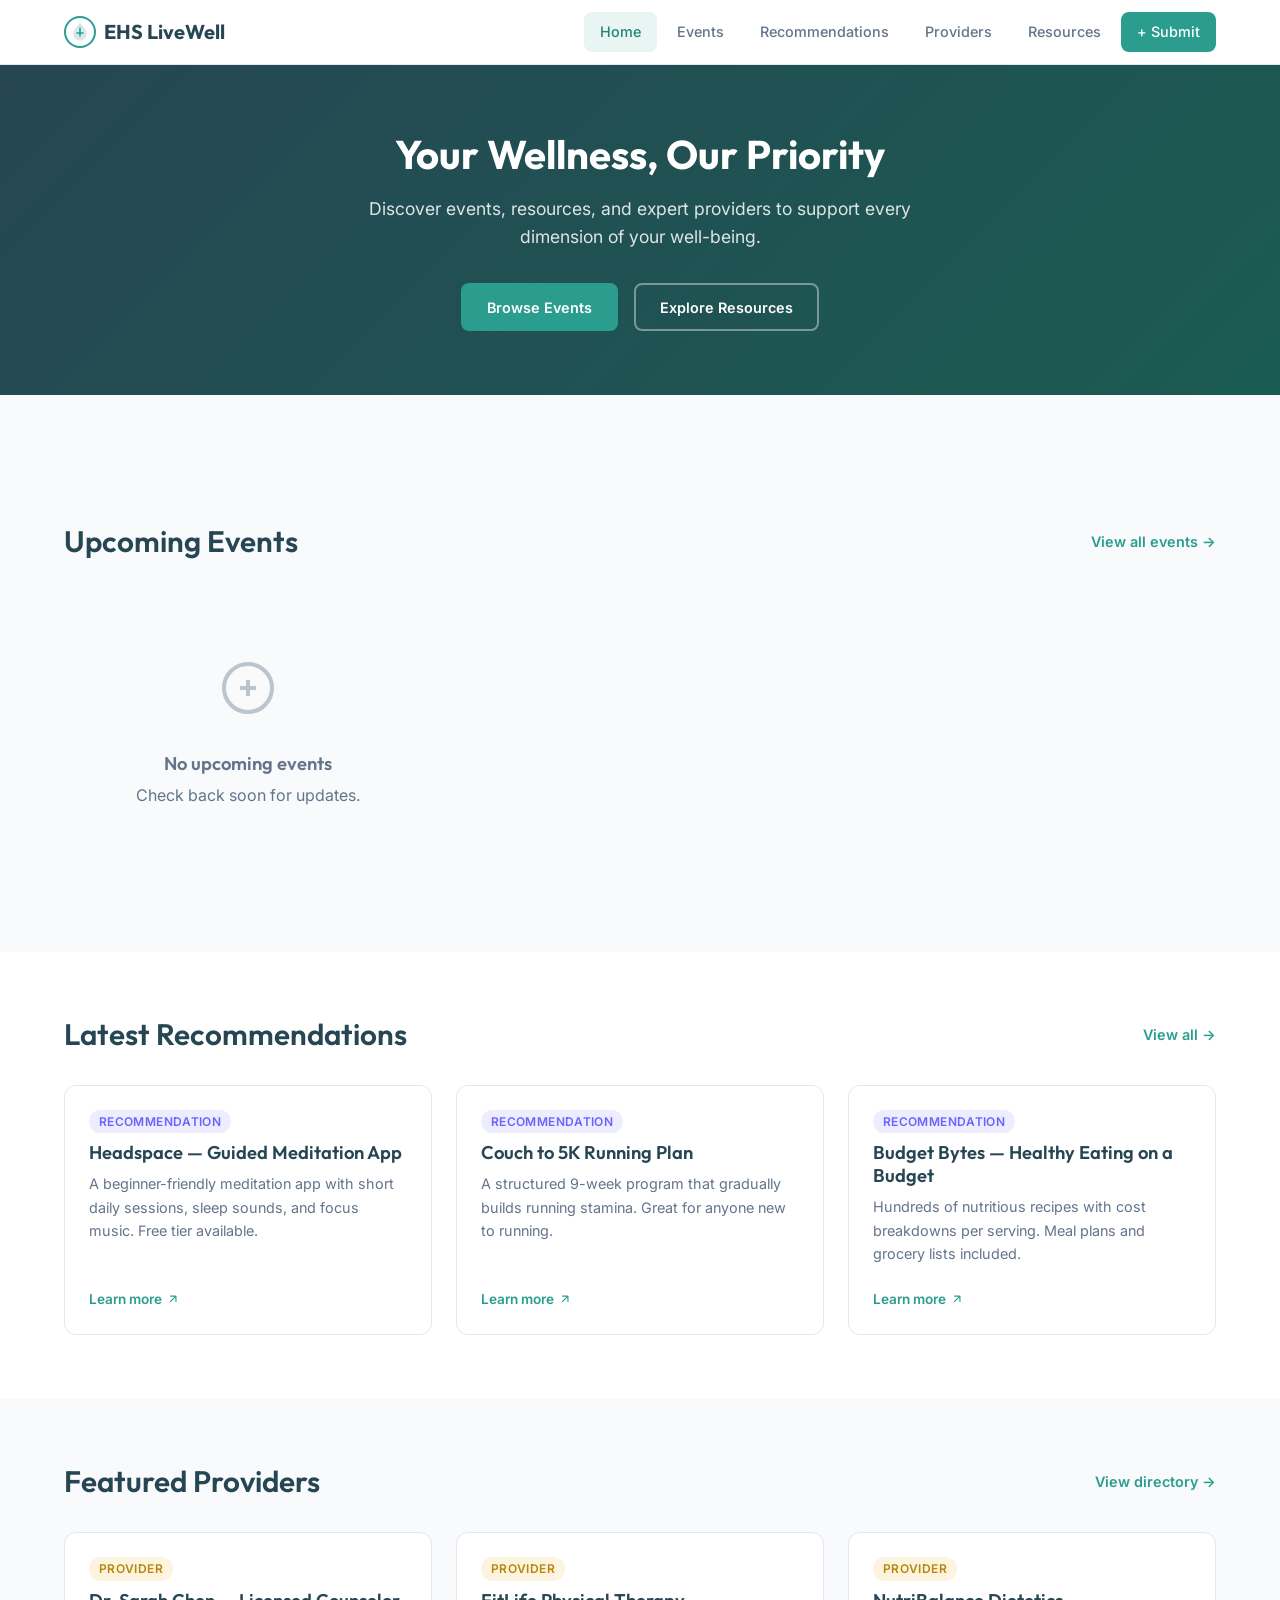
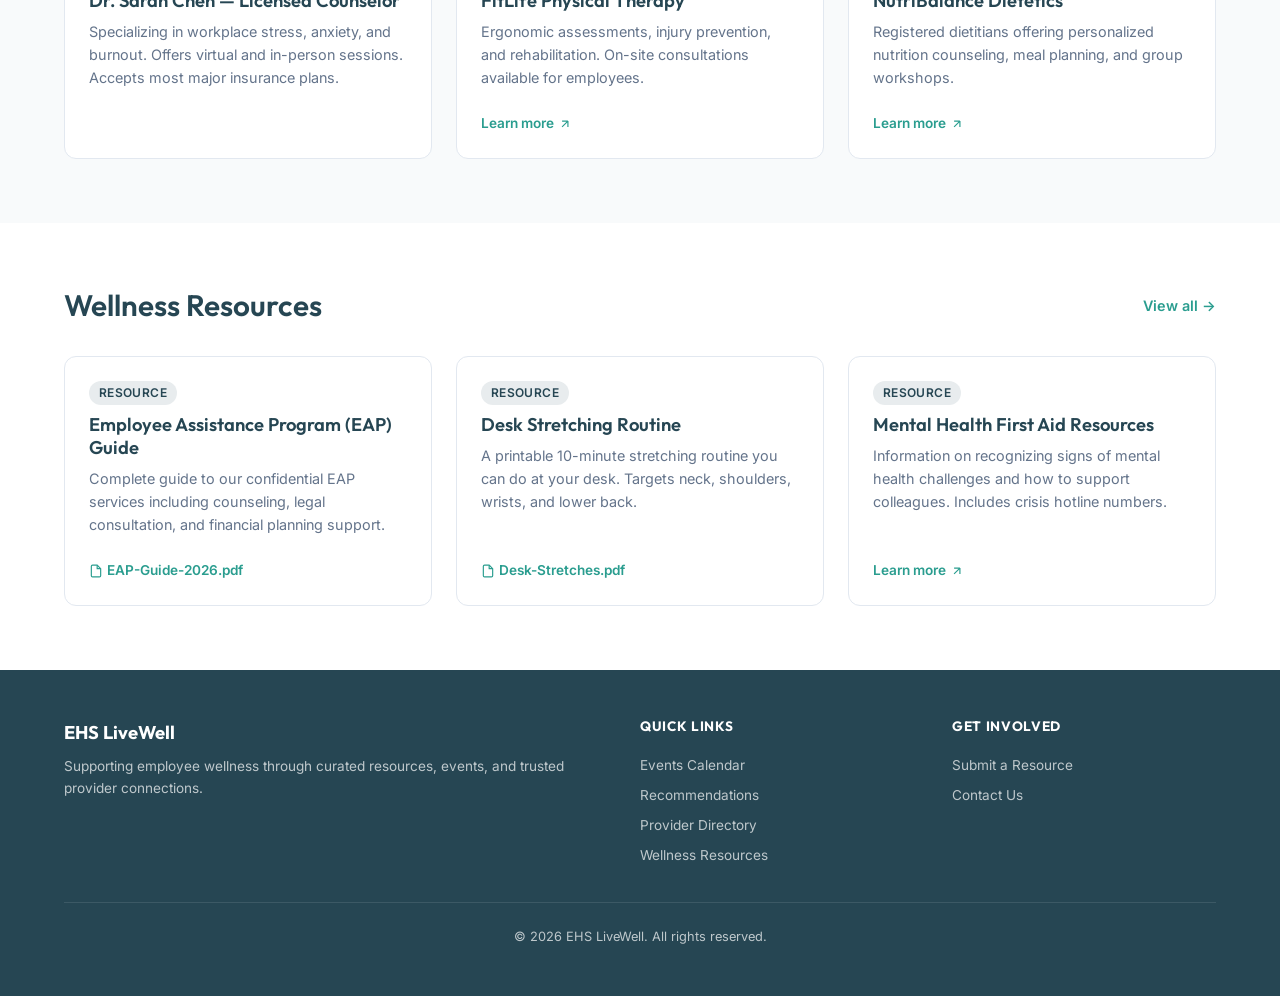
==== index.html @ 41d6e075 "Initial commit: EHS LiveWell wellness platform Complete static site, Apps Script backend with email-" ====
<!DOCTYPE html>
<html lang="en">
<head>
  <meta charset="UTF-8">
  <meta name="viewport" content="width=device-width, initial-scale=1.0">
  <title>EHS LiveWell — Wellness Resources</title>
  <meta name="description" content="Your organization's wellness resource hub. Events, recommendations, providers, and resources to support your well-being.">
  <link rel="preconnect" href="https://fonts.googleapis.com">
  <link href="https://fonts.googleapis.com/css2?family=Inter:wght@400;500;600;700&family=Outfit:wght@600;700&display=swap" rel="stylesheet">
  <link rel="stylesheet" href="css/style.css">
</head>
<body>

  <!-- Header -->
  <header class="site-header">
    <nav class="container nav-wrap">
      <a href="index.html" class="nav-brand">
        <svg viewBox="0 0 32 32" fill="none">
          <circle cx="16" cy="16" r="15" stroke="#2a9d8f" stroke-width="2"/>
          <path d="M16 8c-2 2-6 6-6 10a6 6 0 0 0 12 0c0-4-4-8-6-10z" fill="#2a9d8f" opacity="0.2" stroke="#2a9d8f" stroke-width="1.5"/>
          <path d="M16 12v8M13 17h6" stroke="#2a9d8f" stroke-width="1.5" stroke-linecap="round"/>
        </svg>
        EHS LiveWell
      </a>
      <button class="nav-toggle" aria-label="Toggle navigation" aria-expanded="false">
        <span></span><span></span><span></span>
      </button>
      <div class="nav-links">
        <a href="index.html">Home</a>
        <a href="events.html">Events</a>
        <a href="recommendations.html">Recommendations</a>
        <a href="providers.html">Providers</a>
        <a href="resources.html">Resources</a>
        <a href="#" class="nav-submit" id="submitLink">+ Submit</a>
      </div>
    </nav>
  </header>

  <!-- Hero -->
  <section class="hero">
    <div class="container">
      <h1>Your Wellness, Our Priority</h1>
      <p>Discover events, resources, and expert providers to support every dimension of your well-being.</p>
      <div class="hero-actions">
        <a href="events.html" class="btn btn-primary">Browse Events</a>
        <a href="resources.html" class="btn btn-outline">Explore Resources</a>
      </div>
    </div>
  </section>

  <main>
    <!-- Announcement Banner -->
    <section class="section" style="padding-bottom: 0;">
      <div class="container">
        <div class="announcement" id="announcementBanner" style="display:none;">
          <span class="announcement-icon">&#128197;</span>
          <div class="announcement-text" id="announcementText"></div>
        </div>
      </div>
    </section>

    <!-- Upcoming Events -->
    <section class="section">
      <div class="container">
        <div class="section-header">
          <h2>Upcoming Events</h2>
          <a href="events.html" class="view-all">View all events &rarr;</a>
        </div>
        <div class="cards-grid" id="homeEvents">
          <div class="loading"><div class="spinner"></div></div>
        </div>
      </div>
    </section>

    <!-- Latest Recommendations -->
    <section class="section" style="background: var(--color-white);">
      <div class="container">
        <div class="section-header">
          <h2>Latest Recommendations</h2>
          <a href="recommendations.html" class="view-all">View all &rarr;</a>
        </div>
        <div class="cards-grid" id="homeRecommendations">
          <div class="loading"><div class="spinner"></div></div>
        </div>
      </div>
    </section>

    <!-- Featured Providers -->
    <section class="section">
      <div class="container">
        <div class="section-header">
          <h2>Featured Providers</h2>
          <a href="providers.html" class="view-all">View directory &rarr;</a>
        </div>
        <div class="cards-grid" id="homeProviders">
          <div class="loading"><div class="spinner"></div></div>
        </div>
      </div>
    </section>

    <!-- Wellness Resources -->
    <section class="section" style="background: var(--color-white);">
      <div class="container">
        <div class="section-header">
          <h2>Wellness Resources</h2>
          <a href="resources.html" class="view-all">View all &rarr;</a>
        </div>
        <div class="cards-grid" id="homeResources">
          <div class="loading"><div class="spinner"></div></div>
        </div>
      </div>
    </section>
  </main>

  <!-- Footer -->
  <footer class="site-footer">
    <div class="container">
      <div class="footer-grid">
        <div>
          <div class="footer-brand">EHS LiveWell</div>
          <p class="footer-desc">Supporting employee wellness through curated resources, events, and trusted provider connections.</p>
        </div>
        <div class="footer-col">
          <h4>Quick Links</h4>
          <a href="events.html">Events Calendar</a>
          <a href="recommendations.html">Recommendations</a>
          <a href="providers.html">Provider Directory</a>
          <a href="resources.html">Wellness Resources</a>
        </div>
        <div class="footer-col">
          <h4>Get Involved</h4>
          <a href="#" id="footerSubmit">Submit a Resource</a>
          <a href="mailto:wellness@ehslivewell.com">Contact Us</a>
        </div>
      </div>
      <div class="footer-bottom">
        &copy; 2026 EHS LiveWell. All rights reserved.
      </div>
    </div>
  </footer>

  <script src="js/main.js"></script>
  <script src="js/home.js"></script>
</body>
</html>
---- css/style.css ----
/* ============================================
   EHS LiveWell — Wellness Resource Platform
   style.css — Main Stylesheet
   ============================================ */

/* ---------- CSS Variables / Design Tokens ---------- */
:root {
  /* Primary palette */
  --color-primary: #2a9d8f;
  --color-primary-dark: #21867a;
  --color-primary-light: #e8f5f3;

  /* Accents */
  --color-accent: #e76f51;
  --color-accent-light: #fbeae5;
  --color-secondary: #264653;

  /* Neutrals */
  --color-bg: #f8fafb;
  --color-white: #ffffff;
  --color-text: #2d3748;
  --color-text-light: #64748b;
  --color-border: #e2e8f0;
  --color-border-light: #f1f5f9;

  /* Calendar category colors */
  --cat-physical: #2a9d8f;
  --cat-mental: #6c63ff;
  --cat-nutrition: #e9a820;
  --cat-social: #e76f51;
  --cat-professional: #264653;

  /* Typography */
  --font-sans: 'Inter', -apple-system, BlinkMacSystemFont, 'Segoe UI', Roboto, sans-serif;
  --font-display: 'Outfit', var(--font-sans);

  /* Spacing */
  --space-xs: 0.25rem;
  --space-sm: 0.5rem;
  --space-md: 1rem;
  --space-lg: 1.5rem;
  --space-xl: 2rem;
  --space-2xl: 3rem;
  --space-3xl: 4rem;

  /* Sizing */
  --max-width: 1200px;
  --radius: 12px;
  --radius-sm: 8px;
  --shadow: 0 1px 3px rgba(0,0,0,0.08), 0 1px 2px rgba(0,0,0,0.06);
  --shadow-md: 0 4px 12px rgba(0,0,0,0.08);
  --shadow-lg: 0 10px 30px rgba(0,0,0,0.1);
  --transition: 0.2s ease;
}

/* ---------- Reset / Base ---------- */
*, *::before, *::after { box-sizing: border-box; margin: 0; padding: 0; }

html { scroll-behavior: smooth; -webkit-text-size-adjust: 100%; }

body {
  font-family: var(--font-sans);
  color: var(--color-text);
  background: var(--color-bg);
  line-height: 1.6;
  min-height: 100vh;
  display: flex;
  flex-direction: column;
}

img { max-width: 100%; display: block; }
a { color: var(--color-primary); text-decoration: none; transition: color var(--transition); }
a:hover { color: var(--color-primary-dark); }
ul { list-style: none; }

/* ---------- Typography ---------- */
h1, h2, h3, h4 { font-family: var(--font-display); line-height: 1.25; color: var(--color-secondary); }
h1 { font-size: clamp(1.75rem, 4vw, 2.5rem); font-weight: 700; }
h2 { font-size: clamp(1.35rem, 3vw, 1.85rem); font-weight: 600; }
h3 { font-size: 1.15rem; font-weight: 600; }
p { margin-bottom: var(--space-md); }

/* ---------- Utility ---------- */
.container { width: 100%; max-width: var(--max-width); margin: 0 auto; padding: 0 var(--space-lg); }
.sr-only { position: absolute; width: 1px; height: 1px; overflow: hidden; clip: rect(0,0,0,0); white-space: nowrap; border: 0; }
.text-center { text-align: center; }

/* ---------- Header / Navigation ---------- */
.site-header {
  background: var(--color-white);
  border-bottom: 1px solid var(--color-border);
  position: sticky;
  top: 0;
  z-index: 100;
}

.nav-wrap {
  display: flex;
  align-items: center;
  justify-content: space-between;
  height: 64px;
}

.nav-brand {
  display: flex;
  align-items: center;
  gap: var(--space-sm);
  font-family: var(--font-display);
  font-weight: 700;
  font-size: 1.25rem;
  color: var(--color-secondary);
}

.nav-brand svg { width: 32px; height: 32px; }

.nav-links {
  display: flex;
  align-items: center;
  gap: var(--space-xs);
}

.nav-links a {
  padding: var(--space-sm) var(--space-md);
  border-radius: var(--radius-sm);
  font-size: 0.9rem;
  font-weight: 500;
  color: var(--color-text-light);
  transition: background var(--transition), color var(--transition);
}

.nav-links a:hover,
.nav-links a.active {
  background: var(--color-primary-light);
  color: var(--color-primary-dark);
}

.nav-toggle {
  display: none;
  background: none;
  border: none;
  cursor: pointer;
  padding: var(--space-sm);
}

.nav-toggle span {
  display: block;
  width: 22px;
  height: 2px;
  background: var(--color-text);
  margin: 5px 0;
  border-radius: 2px;
  transition: var(--transition);
}

/* Submit button in nav */
.nav-submit {
  display: inline-flex;
  align-items: center;
  gap: var(--space-xs);
  padding: var(--space-sm) var(--space-md);
  background: var(--color-primary);
  color: var(--color-white) !important;
  border-radius: var(--radius-sm);
  font-weight: 600;
  font-size: 0.85rem;
  transition: background var(--transition);
}

.nav-submit:hover { background: var(--color-primary-dark); color: var(--color-white) !important; }

/* Mobile nav */
@media (max-width: 768px) {
  .nav-toggle { display: block; }

  .nav-links {
    display: none;
    flex-direction: column;
    position: absolute;
    top: 64px;
    left: 0;
    right: 0;
    background: var(--color-white);
    border-bottom: 1px solid var(--color-border);
    padding: var(--space-md);
    box-shadow: var(--shadow-md);
  }

  .nav-links.open { display: flex; }

  .nav-links a { width: 100%; padding: var(--space-md); }
}

/* ---------- Hero Section ---------- */
.hero {
  background: linear-gradient(135deg, var(--color-secondary) 0%, #1a5c52 100%);
  color: var(--color-white);
  padding: var(--space-3xl) 0;
  text-align: center;
}

.hero h1 { color: var(--color-white); margin-bottom: var(--space-md); }
.hero p { color: rgba(255,255,255,0.85); font-size: 1.1rem; max-width: 600px; margin: 0 auto var(--space-xl); }

.hero-actions {
  display: flex;
  gap: var(--space-md);
  justify-content: center;
  flex-wrap: wrap;
}

/* ---------- Buttons ---------- */
.btn {
  display: inline-flex;
  align-items: center;
  gap: var(--space-sm);
  padding: 0.65rem 1.5rem;
  border-radius: var(--radius-sm);
  font-weight: 600;
  font-size: 0.9rem;
  border: 2px solid transparent;
  cursor: pointer;
  transition: all var(--transition);
}

.btn-primary { background: var(--color-primary); color: var(--color-white); }
.btn-primary:hover { background: var(--color-primary-dark); color: var(--color-white); }

.btn-outline { background: transparent; border-color: rgba(255,255,255,0.4); color: var(--color-white); }
.btn-outline:hover { background: rgba(255,255,255,0.1); border-color: rgba(255,255,255,0.7); color: var(--color-white); }

.btn-secondary { background: var(--color-white); color: var(--color-primary); border-color: var(--color-border); }
.btn-secondary:hover { border-color: var(--color-primary); }

/* ---------- Announcement Banner ---------- */
.announcement {
  background: var(--color-accent-light);
  border-left: 4px solid var(--color-accent);
  padding: var(--space-md) var(--space-lg);
  margin-bottom: var(--space-xl);
  border-radius: 0 var(--radius-sm) var(--radius-sm) 0;
  display: flex;
  align-items: center;
  gap: var(--space-md);
}

.announcement-icon { font-size: 1.4rem; flex-shrink: 0; }
.announcement-text { flex: 1; }
.announcement-text strong { color: var(--color-accent); }

/* ---------- Section ---------- */
.section {
  padding: var(--space-3xl) 0;
}

.section-header {
  display: flex;
  align-items: center;
  justify-content: space-between;
  margin-bottom: var(--space-xl);
  flex-wrap: wrap;
  gap: var(--space-md);
}

.section-header h2 { margin: 0; }

.view-all {
  font-weight: 600;
  font-size: 0.9rem;
  display: inline-flex;
  align-items: center;
  gap: var(--space-xs);
}

/* ---------- Page Header ---------- */
.page-header {
  background: var(--color-white);
  border-bottom: 1px solid var(--color-border);
  padding: var(--space-2xl) 0;
  text-align: center;
}

.page-header p {
  color: var(--color-text-light);
  max-width: 560px;
  margin: var(--space-sm) auto 0;
}

/* ---------- Filters / Search ---------- */
.filters {
  display: flex;
  gap: var(--space-md);
  flex-wrap: wrap;
  margin-bottom: var(--space-xl);
  align-items: center;
}

.search-box {
  flex: 1;
  min-width: 220px;
  position: relative;
}

.search-box input {
  width: 100%;
  padding: 0.6rem 1rem 0.6rem 2.5rem;
  border: 1px solid var(--color-border);
  border-radius: var(--radius-sm);
  font-size: 0.9rem;
  background: var(--color-white);
  transition: border-color var(--transition);
}

.search-box input:focus { outline: none; border-color: var(--color-primary); }

.search-box svg {
  position: absolute;
  left: 0.75rem;
  top: 50%;
  transform: translateY(-50%);
  width: 18px;
  height: 18px;
  color: var(--color-text-light);
}

.filter-btn {
  padding: var(--space-sm) var(--space-md);
  border: 1px solid var(--color-border);
  border-radius: var(--radius-sm);
  background: var(--color-white);
  font-size: 0.85rem;
  font-weight: 500;
  cursor: pointer;
  transition: all var(--transition);
  color: var(--color-text-light);
}

.filter-btn:hover, .filter-btn.active {
  background: var(--color-primary);
  color: var(--color-white);
  border-color: var(--color-primary);
}

/* ---------- Cards Grid ---------- */
.cards-grid {
  display: grid;
  grid-template-columns: repeat(auto-fill, minmax(320px, 1fr));
  gap: var(--space-lg);
}

.card {
  background: var(--color-white);
  border: 1px solid var(--color-border);
  border-radius: var(--radius);
  padding: var(--space-lg);
  transition: box-shadow var(--transition), transform var(--transition);
  display: flex;
  flex-direction: column;
}

.card:hover { box-shadow: var(--shadow-md); transform: translateY(-2px); }

.card-badge {
  display: inline-block;
  padding: 2px 10px;
  border-radius: 50px;
  font-size: 0.75rem;
  font-weight: 600;
  text-transform: uppercase;
  letter-spacing: 0.03em;
  margin-bottom: var(--space-sm);
  width: fit-content;
}

.badge-physical { background: #e6f5f3; color: var(--cat-physical); }
.badge-mental { background: #eeedff; color: var(--cat-mental); }
.badge-nutrition { background: #fdf4e0; color: var(--cat-nutrition); }
.badge-social { background: #fbeae5; color: var(--cat-social); }
.badge-professional { background: #e8ecee; color: var(--cat-professional); }
.badge-event { background: var(--color-primary-light); color: var(--color-primary); }
.badge-recommendation { background: #eeedff; color: #6c63ff; }
.badge-provider { background: #fdf4e0; color: #b8860b; }
.badge-resource { background: #e8ecee; color: var(--color-secondary); }

.card h3 { margin-bottom: var(--space-sm); }

.card-desc {
  color: var(--color-text-light);
  font-size: 0.9rem;
  flex: 1;
  margin-bottom: var(--space-md);
}

.card-meta {
  display: flex;
  align-items: center;
  gap: var(--space-md);
  font-size: 0.8rem;
  color: var(--color-text-light);
  padding-top: var(--space-md);
  border-top: 1px solid var(--color-border-light);
}

.card-meta svg { width: 14px; height: 14px; flex-shrink: 0; }

.card-link {
  display: inline-flex;
  align-items: center;
  gap: var(--space-xs);
  font-weight: 600;
  font-size: 0.85rem;
  margin-top: var(--space-sm);
}

/* ---------- Events Calendar ---------- */
.calendar-controls {
  display: flex;
  align-items: center;
  justify-content: space-between;
  margin-bottom: var(--space-lg);
  flex-wrap: wrap;
  gap: var(--space-md);
}

.calendar-nav {
  display: flex;
  align-items: center;
  gap: var(--space-md);
}

.calendar-nav button {
  background: var(--color-white);
  border: 1px solid var(--color-border);
  border-radius: var(--radius-sm);
  padding: var(--space-sm) var(--space-md);
  cursor: pointer;
  font-weight: 500;
  transition: all var(--transition);
}

.calendar-nav button:hover { border-color: var(--color-primary); color: var(--color-primary); }

.calendar-nav h3 { min-width: 180px; text-align: center; }

.view-toggle {
  display: flex;
  border: 1px solid var(--color-border);
  border-radius: var(--radius-sm);
  overflow: hidden;
}

.view-toggle button {
  padding: var(--space-sm) var(--space-md);
  border: none;
  background: var(--color-white);
  font-size: 0.85rem;
  font-weight: 500;
  cursor: pointer;
  transition: all var(--transition);
}

.view-toggle button.active {
  background: var(--color-primary);
  color: var(--color-white);
}

.calendar-grid {
  display: grid;
  grid-template-columns: repeat(7, 1fr);
  gap: 1px;
  background: var(--color-border);
  border: 1px solid var(--color-border);
  border-radius: var(--radius);
  overflow: hidden;
}

.calendar-day-header {
  background: var(--color-white);
  padding: var(--space-sm);
  text-align: center;
  font-weight: 600;
  font-size: 0.8rem;
  color: var(--color-text-light);
  text-transform: uppercase;
}

.calendar-day {
  background: var(--color-white);
  min-height: 100px;
  padding: var(--space-sm);
  position: relative;
}

.calendar-day.other-month { background: var(--color-bg); }
.calendar-day.today { background: var(--color-primary-light); }

.calendar-day-num {
  font-size: 0.8rem;
  font-weight: 600;
  color: var(--color-text-light);
  margin-bottom: var(--space-xs);
}

.calendar-event {
  padding: 2px 6px;
  border-radius: 4px;
  font-size: 0.7rem;
  font-weight: 500;
  margin-bottom: 2px;
  cursor: pointer;
  white-space: nowrap;
  overflow: hidden;
  text-overflow: ellipsis;
  color: var(--color-white);
}

.calendar-event.cat-physical { background: var(--cat-physical); }
.calendar-event.cat-mental { background: var(--cat-mental); }
.calendar-event.cat-nutrition { background: var(--cat-nutrition); }
.calendar-event.cat-social { background: var(--cat-social); }
.calendar-event.cat-professional { background: var(--cat-professional); }

/* Category legend */
.category-legend {
  display: flex;
  gap: var(--space-lg);
  flex-wrap: wrap;
  margin-bottom: var(--space-xl);
}

.legend-item {
  display: flex;
  align-items: center;
  gap: var(--space-sm);
  font-size: 0.85rem;
  color: var(--color-text-light);
}

.legend-dot {
  width: 12px;
  height: 12px;
  border-radius: 50%;
  flex-shrink: 0;
}

/* Event list view */
.events-list { display: flex; flex-direction: column; gap: var(--space-md); }

.event-row {
  display: flex;
  gap: var(--space-lg);
  background: var(--color-white);
  border: 1px solid var(--color-border);
  border-radius: var(--radius);
  padding: var(--space-lg);
  align-items: flex-start;
  transition: box-shadow var(--transition);
}

.event-row:hover { box-shadow: var(--shadow-md); }

.event-date-badge {
  flex-shrink: 0;
  text-align: center;
  background: var(--color-primary-light);
  border-radius: var(--radius-sm);
  padding: var(--space-sm) var(--space-md);
  min-width: 60px;
}

.event-date-badge .month { font-size: 0.7rem; font-weight: 700; text-transform: uppercase; color: var(--color-primary); }
.event-date-badge .day { font-size: 1.4rem; font-weight: 700; color: var(--color-secondary); line-height: 1; }

.event-details { flex: 1; }
.event-details h3 { margin-bottom: var(--space-xs); }
.event-time { font-size: 0.85rem; color: var(--color-text-light); margin-bottom: var(--space-sm); }

.event-category-dot {
  display: inline-block;
  width: 8px;
  height: 8px;
  border-radius: 50%;
  margin-right: var(--space-xs);
}

/* ---------- Provider Directory ---------- */
.provider-card .card-specialties {
  display: flex;
  flex-wrap: wrap;
  gap: var(--space-xs);
  margin-bottom: var(--space-md);
}

.specialty-tag {
  padding: 2px 8px;
  background: var(--color-primary-light);
  color: var(--color-primary-dark);
  border-radius: 50px;
  font-size: 0.75rem;
  font-weight: 500;
}

/* ---------- Empty State ---------- */
.empty-state {
  text-align: center;
  padding: var(--space-3xl) var(--space-xl);
  color: var(--color-text-light);
}

.empty-state svg { width: 64px; height: 64px; margin: 0 auto var(--space-lg); opacity: 0.4; }
.empty-state h3 { margin-bottom: var(--space-sm); color: var(--color-text-light); }

/* ---------- Footer ---------- */
.site-footer {
  margin-top: auto;
  background: var(--color-secondary);
  color: rgba(255,255,255,0.7);
  padding: var(--space-2xl) 0;
}

.footer-grid {
  display: grid;
  grid-template-columns: 2fr 1fr 1fr;
  gap: var(--space-2xl);
}

.footer-brand { font-family: var(--font-display); font-weight: 700; font-size: 1.15rem; color: var(--color-white); margin-bottom: var(--space-sm); }
.footer-desc { font-size: 0.85rem; line-height: 1.6; }

.footer-col h4 { color: var(--color-white); font-size: 0.85rem; text-transform: uppercase; letter-spacing: 0.05em; margin-bottom: var(--space-md); }
.footer-col a { display: block; color: rgba(255,255,255,0.7); font-size: 0.85rem; padding: var(--space-xs) 0; transition: color var(--transition); }
.footer-col a:hover { color: var(--color-white); }

.footer-bottom {
  border-top: 1px solid rgba(255,255,255,0.1);
  margin-top: var(--space-xl);
  padding-top: var(--space-lg);
  font-size: 0.8rem;
  text-align: center;
}

@media (max-width: 768px) {
  .footer-grid { grid-template-columns: 1fr; gap: var(--space-xl); }
}

/* ---------- Loading Spinner ---------- */
.loading {
  display: flex;
  justify-content: center;
  padding: var(--space-2xl);
}

.spinner {
  width: 36px;
  height: 36px;
  border: 3px solid var(--color-border);
  border-top-color: var(--color-primary);
  border-radius: 50%;
  animation: spin 0.8s linear infinite;
}

@keyframes spin { to { transform: rotate(360deg); } }

/* ---------- Modal / Event Popup ---------- */
.modal-overlay {
  position: fixed;
  inset: 0;
  background: rgba(0,0,0,0.4);
  z-index: 200;
  display: flex;
  align-items: center;
  justify-content: center;
  opacity: 0;
  pointer-events: none;
  transition: opacity var(--transition);
}

.modal-overlay.open { opacity: 1; pointer-events: auto; }

.modal {
  background: var(--color-white);
  border-radius: var(--radius);
  padding: var(--space-xl);
  max-width: 500px;
  width: 90%;
  box-shadow: var(--shadow-lg);
  position: relative;
}

.modal-close {
  position: absolute;
  top: var(--space-md);
  right: var(--space-md);
  background: none;
  border: none;
  font-size: 1.25rem;
  cursor: pointer;
  color: var(--color-text-light);
  line-height: 1;
}

/* ---------- Responsive ---------- */
@media (max-width: 640px) {
  .cards-grid { grid-template-columns: 1fr; }
  .hero { padding: var(--space-2xl) 0; }
  .calendar-day { min-height: 60px; }
  .event-row { flex-direction: column; }
}
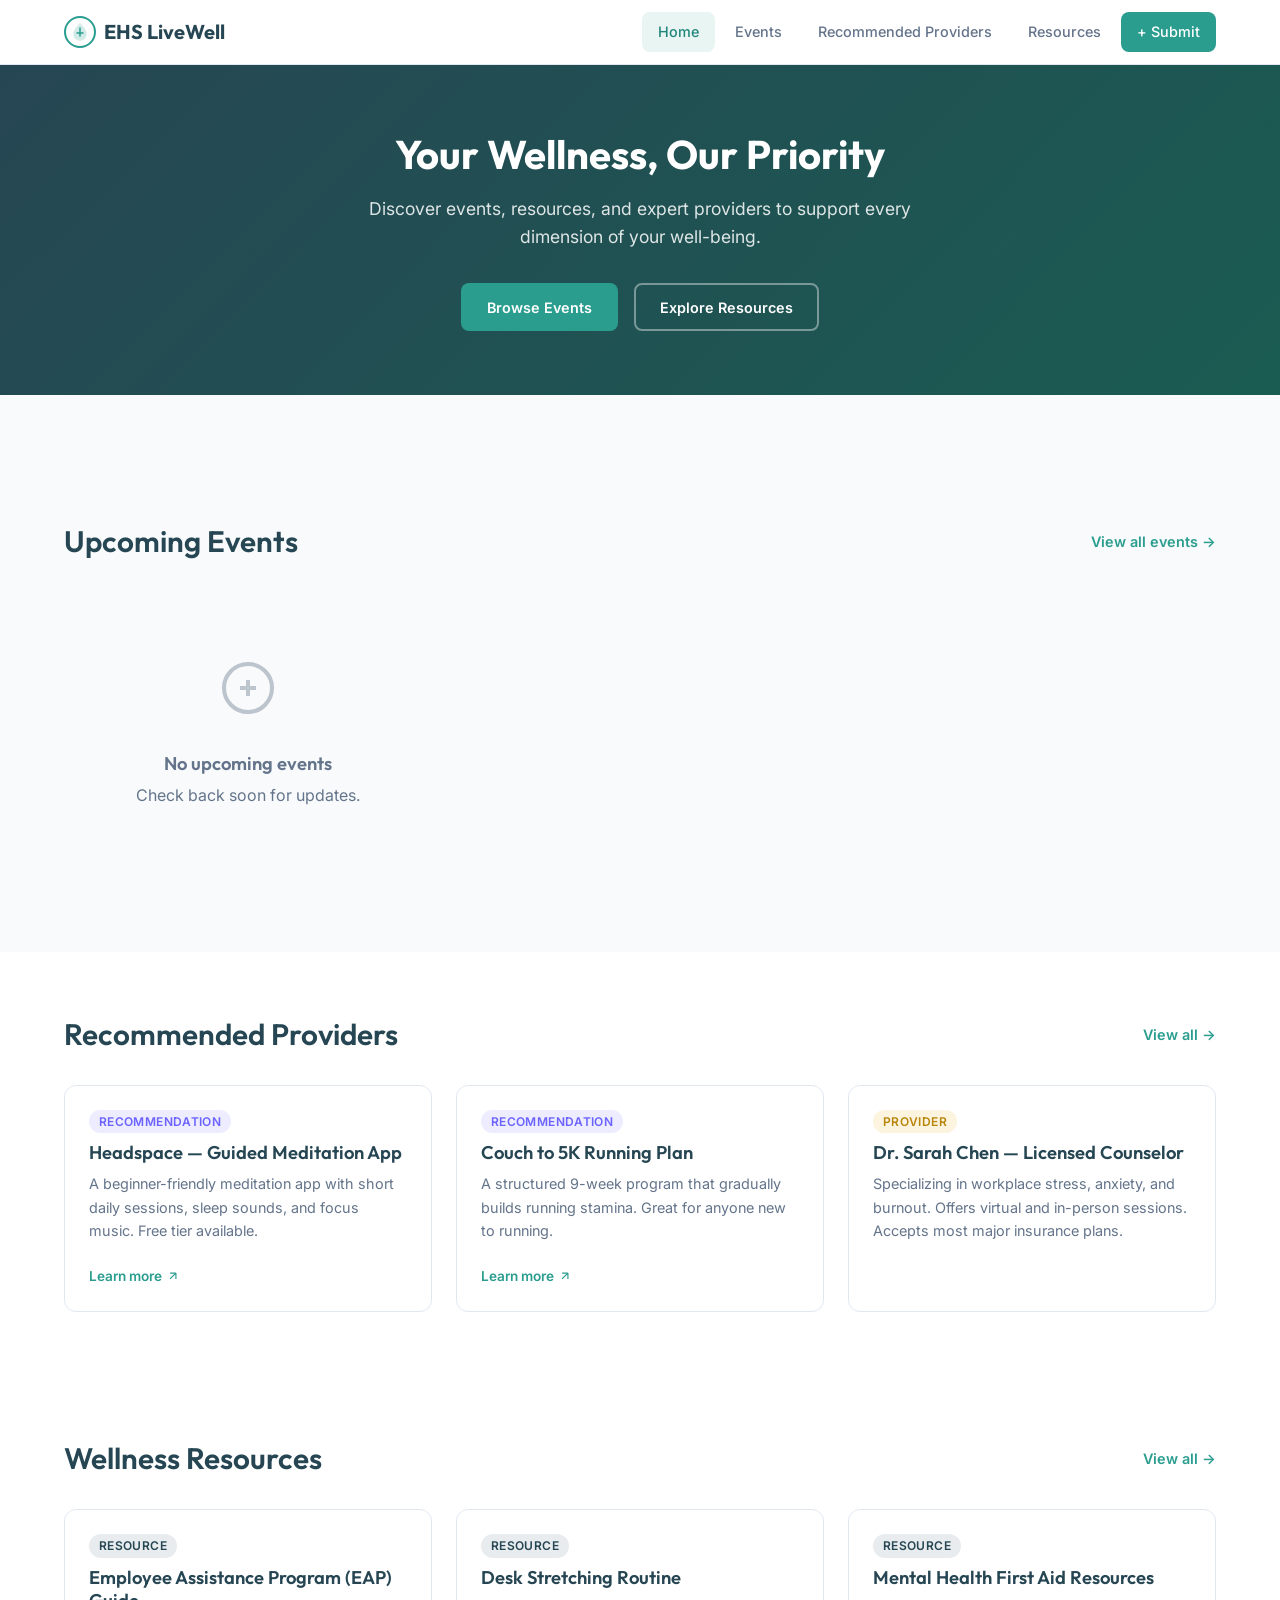
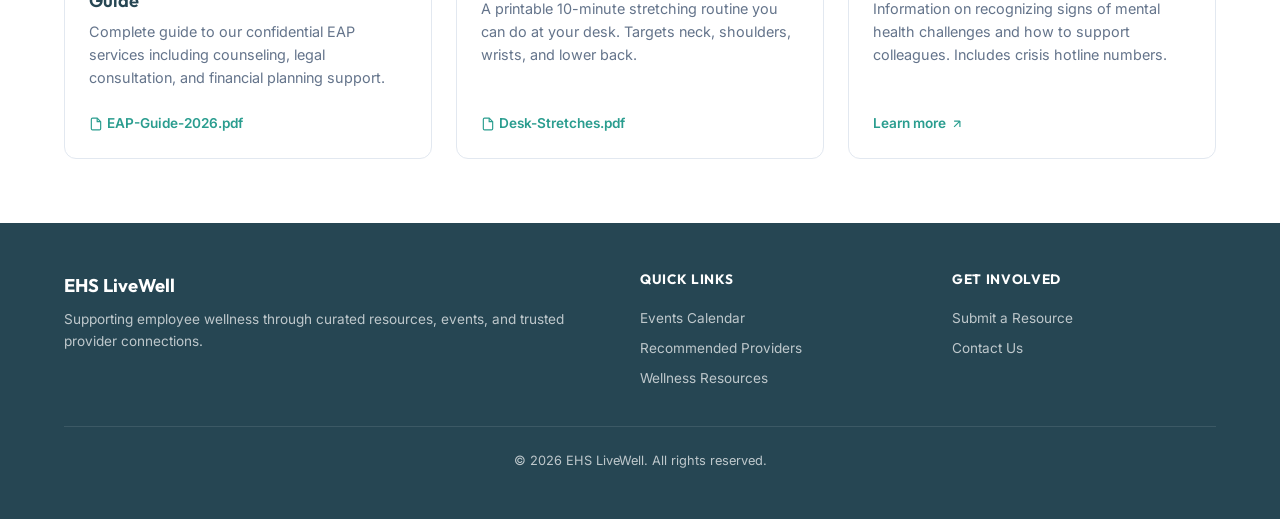
==== commit a7be2509: "Combine Recommendations and Providers into single Recommended Providers page - Merged recommendation" ====
--- a/index.html
+++ b/index.html
@@ -28,8 +28,7 @@
       <div class="nav-links">
         <a href="index.html">Home</a>
         <a href="events.html">Events</a>
-        <a href="recommendations.html">Recommendations</a>
-        <a href="providers.html">Providers</a>
+        <a href="recommended-providers.html">Recommended Providers</a>
         <a href="resources.html">Resources</a>
         <a href="#" class="nav-submit" id="submitLink">+ Submit</a>
       </div>
@@ -72,27 +71,14 @@
       </div>
     </section>
 
-    <!-- Latest Recommendations -->
+    <!-- Recommended Providers -->
     <section class="section" style="background: var(--color-white);">
       <div class="container">
         <div class="section-header">
-          <h2>Latest Recommendations</h2>
-          <a href="recommendations.html" class="view-all">View all &rarr;</a>
+          <h2>Recommended Providers</h2>
+          <a href="recommended-providers.html" class="view-all">View all &rarr;</a>
         </div>
-        <div class="cards-grid" id="homeRecommendations">
-          <div class="loading"><div class="spinner"></div></div>
-        </div>
-      </div>
-    </section>
-
-    <!-- Featured Providers -->
-    <section class="section">
-      <div class="container">
-        <div class="section-header">
-          <h2>Featured Providers</h2>
-          <a href="providers.html" class="view-all">View directory &rarr;</a>
-        </div>
-        <div class="cards-grid" id="homeProviders">
+        <div class="cards-grid" id="homeRecommendedProviders">
           <div class="loading"><div class="spinner"></div></div>
         </div>
       </div>
@@ -123,8 +109,7 @@
         <div class="footer-col">
           <h4>Quick Links</h4>
           <a href="events.html">Events Calendar</a>
-          <a href="recommendations.html">Recommendations</a>
-          <a href="providers.html">Provider Directory</a>
+          <a href="recommended-providers.html">Recommended Providers</a>
           <a href="resources.html">Wellness Resources</a>
         </div>
         <div class="footer-col">
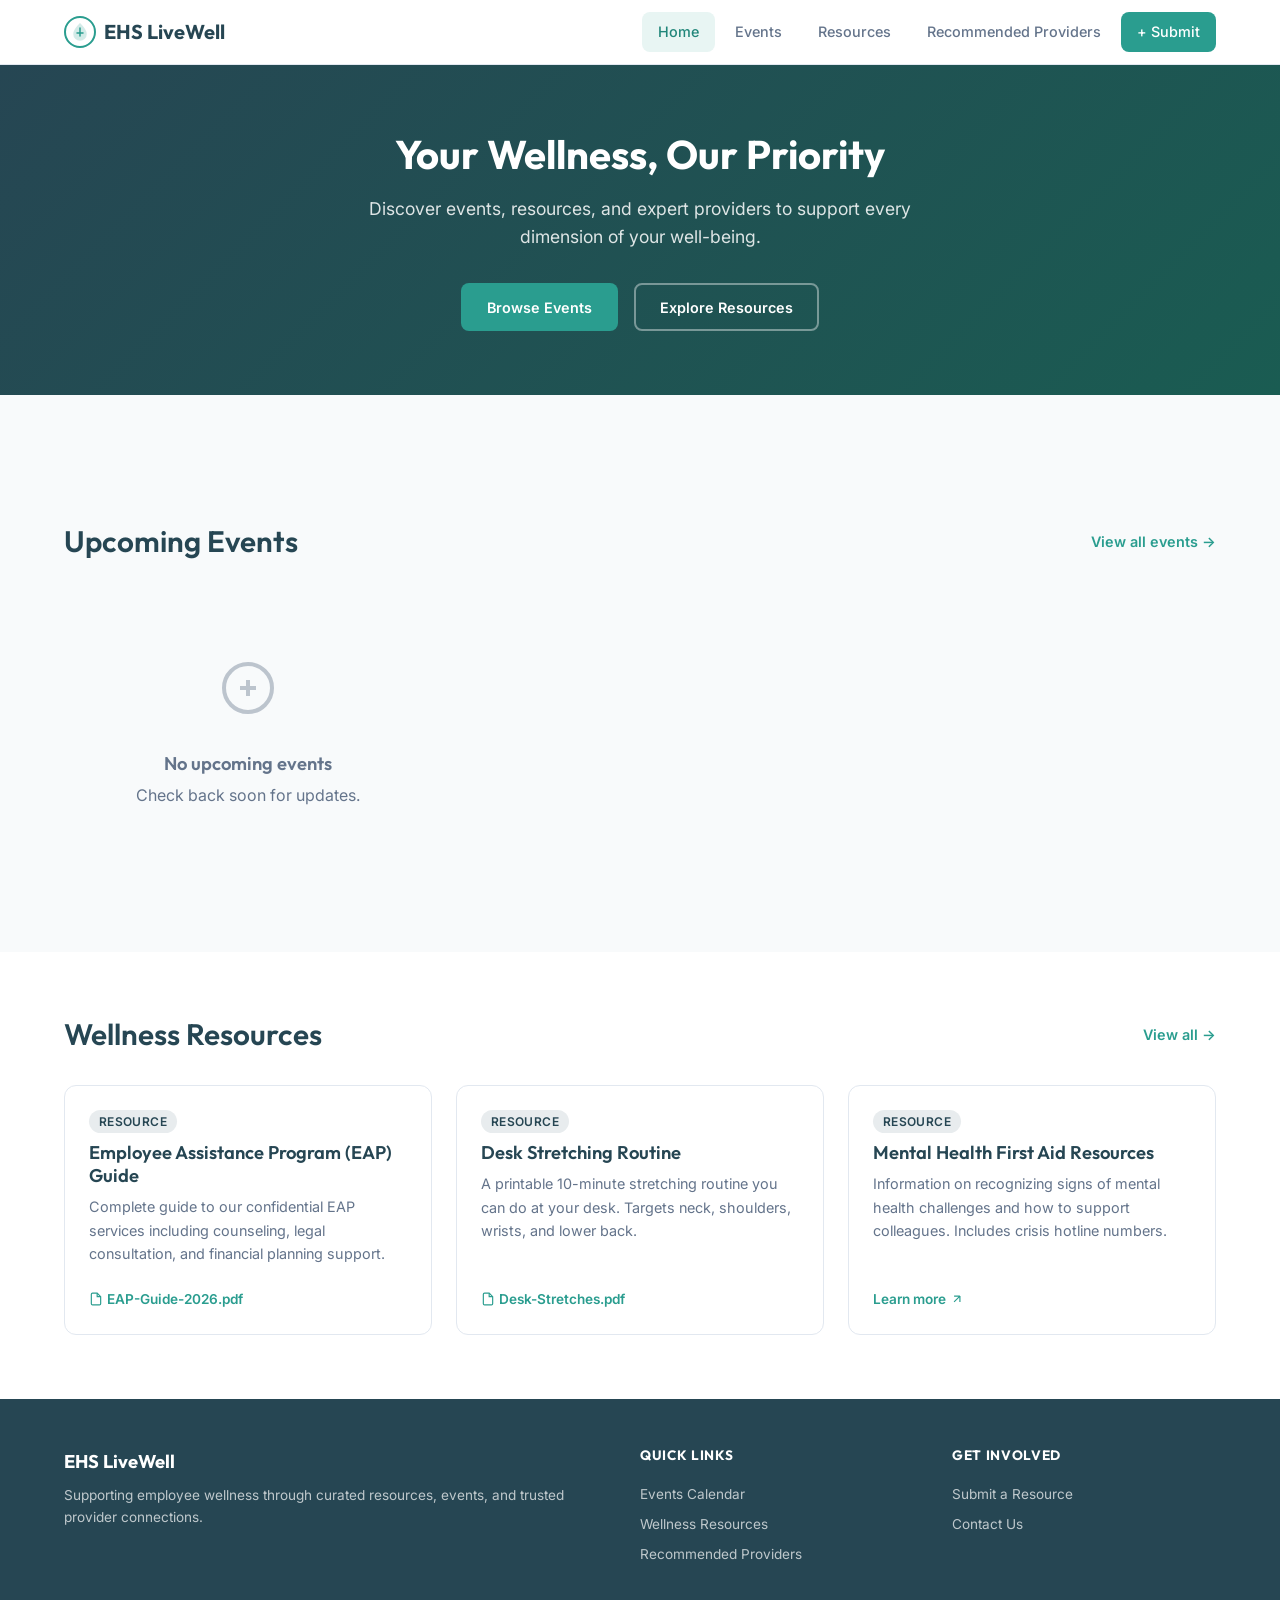
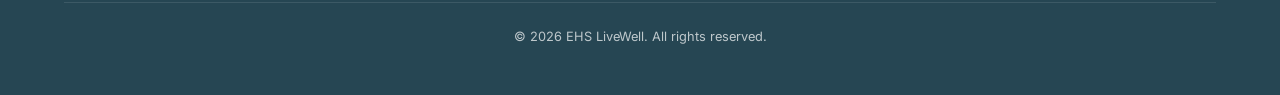
==== commit 7a2ccc5d: "Replace Recommended Providers page with link to internal Google Sheet - Nav now links to Google Shee" ====
--- a/index.html
+++ b/index.html
@@ -28,8 +28,8 @@
       <div class="nav-links">
         <a href="index.html">Home</a>
         <a href="events.html">Events</a>
-        <a href="recommended-providers.html">Recommended Providers</a>
         <a href="resources.html">Resources</a>
+        <a href="https://docs.google.com/spreadsheets/d/YOUR_SHEET_ID/edit" target="_blank" rel="noopener">Recommended Providers</a>
         <a href="#" class="nav-submit" id="submitLink">+ Submit</a>
       </div>
     </nav>
@@ -71,19 +71,6 @@
       </div>
     </section>
 
-    <!-- Recommended Providers -->
-    <section class="section" style="background: var(--color-white);">
-      <div class="container">
-        <div class="section-header">
-          <h2>Recommended Providers</h2>
-          <a href="recommended-providers.html" class="view-all">View all &rarr;</a>
-        </div>
-        <div class="cards-grid" id="homeRecommendedProviders">
-          <div class="loading"><div class="spinner"></div></div>
-        </div>
-      </div>
-    </section>
-
     <!-- Wellness Resources -->
     <section class="section" style="background: var(--color-white);">
       <div class="container">
@@ -109,8 +96,8 @@
         <div class="footer-col">
           <h4>Quick Links</h4>
           <a href="events.html">Events Calendar</a>
-          <a href="recommended-providers.html">Recommended Providers</a>
           <a href="resources.html">Wellness Resources</a>
+          <a href="https://docs.google.com/spreadsheets/d/YOUR_SHEET_ID/edit" target="_blank" rel="noopener">Recommended Providers</a>
         </div>
         <div class="footer-col">
           <h4>Get Involved</h4>
